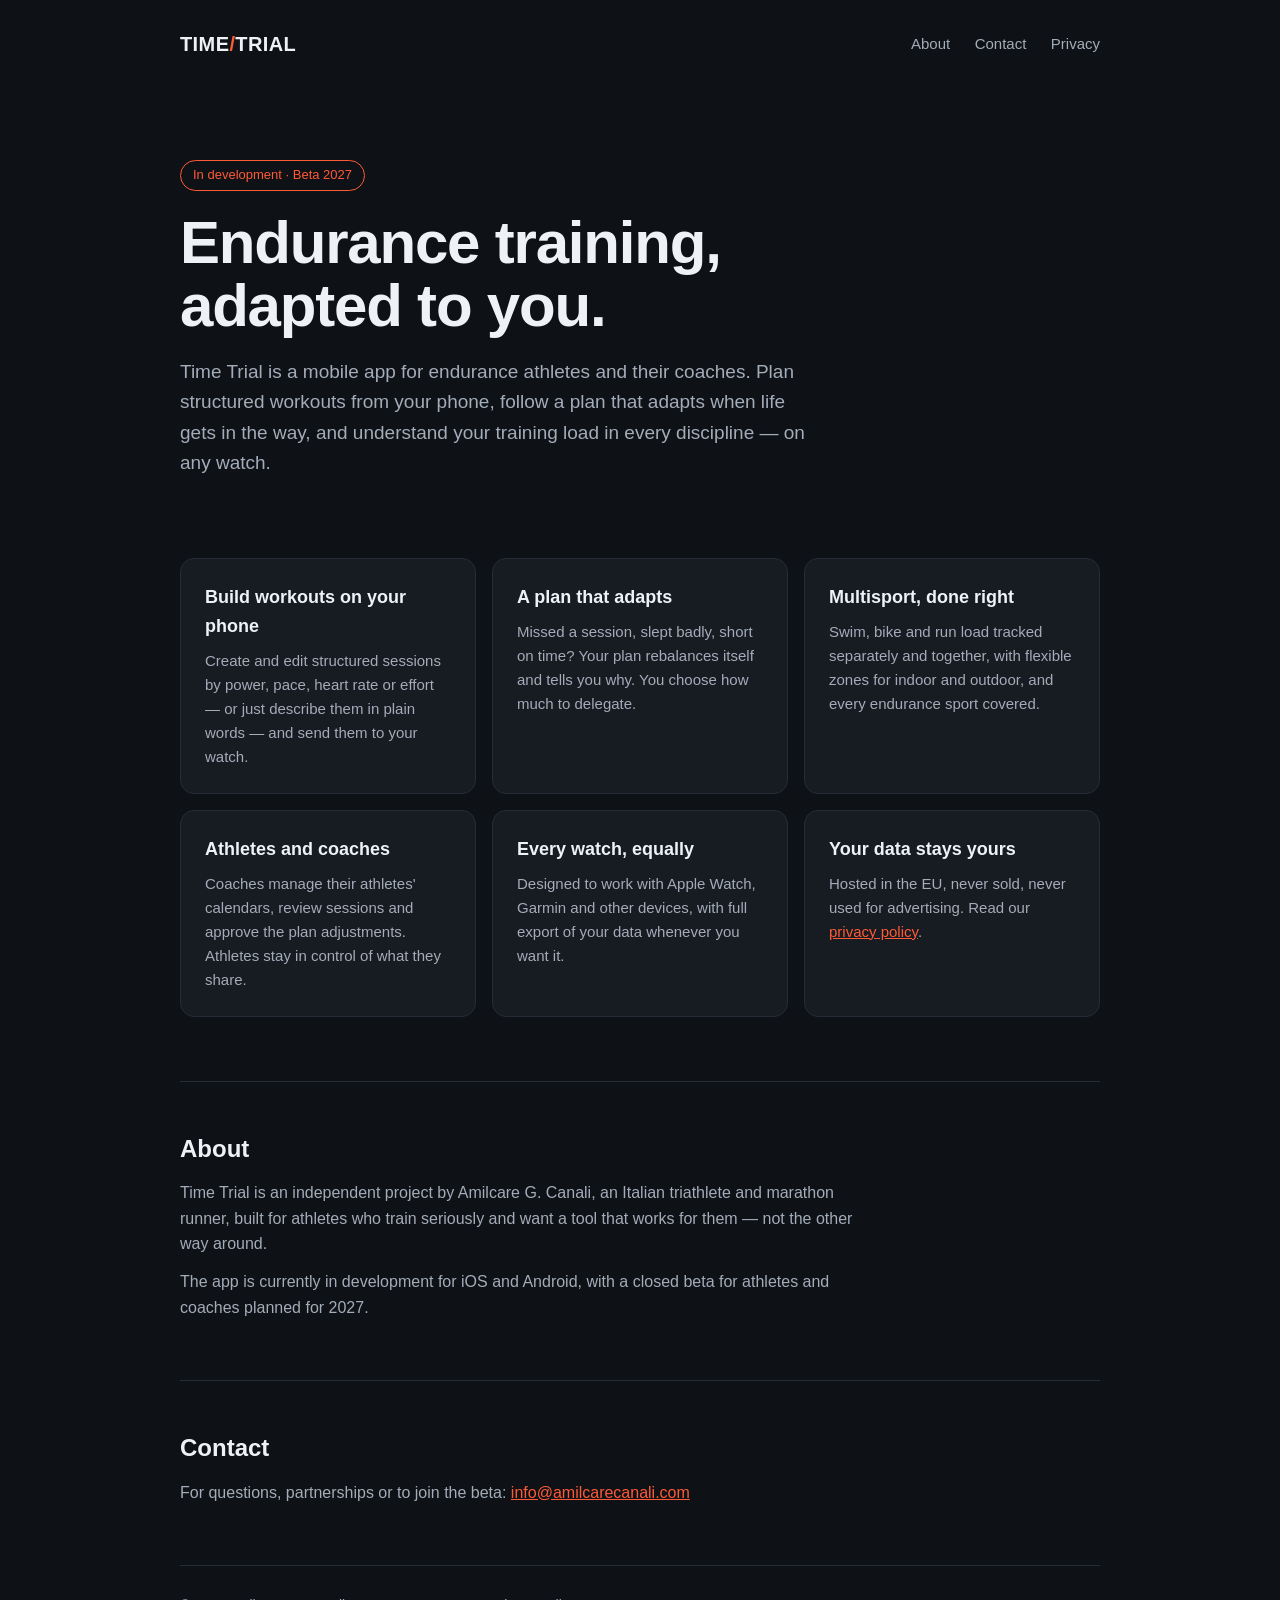
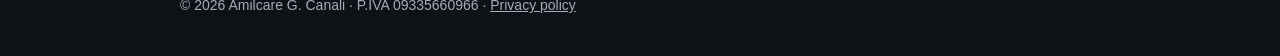
==== index.html @ 116b9e30 "Prima versione del sito" ====
<!doctype html>
<html lang="en">
<head>
<meta charset="utf-8">
<meta name="viewport" content="width=device-width, initial-scale=1">
<title>Time Trial — Endurance training, adapted to you</title>
<meta name="description" content="Time Trial is a mobile app for endurance athletes and coaches: structured workouts, adaptive training plans and multisport training load, on every watch.">
<style>
  :root {
    --bg: #0e1116;
    --surface: #171b22;
    --text: #eef1f5;
    --muted: #a3acb9;
    --accent: #ff5a36;
    --line: #262c36;
  }
  * { box-sizing: border-box; }
  body {
    margin: 0;
    background: var(--bg);
    color: var(--text);
    font-family: -apple-system, BlinkMacSystemFont, "Segoe UI", Inter, Roboto, Helvetica, Arial, sans-serif;
    line-height: 1.6;
  }
  .wrap { max-width: 960px; margin: 0 auto; padding: 0 20px; }
  header { padding: 28px 0; display: flex; justify-content: space-between; align-items: center; }
  .logo { font-weight: 800; letter-spacing: 0.02em; font-size: 20px; }
  .logo span { color: var(--accent); }
  nav a { color: var(--muted); text-decoration: none; margin-left: 20px; font-size: 15px; }
  nav a:hover { color: var(--text); }
  .hero { padding: 72px 0 56px; }
  .tag {
    display: inline-block; font-size: 13px; color: var(--accent);
    border: 1px solid var(--accent); border-radius: 999px; padding: 4px 12px; margin-bottom: 20px;
  }
  h1 { font-size: clamp(36px, 6vw, 60px); line-height: 1.05; margin: 0 0 20px; letter-spacing: -0.02em; }
  .lead { font-size: 19px; color: var(--muted); max-width: 640px; margin: 0; }
  .grid { display: grid; grid-template-columns: repeat(auto-fit, minmax(260px, 1fr)); gap: 16px; padding: 24px 0 64px; }
  .card { background: var(--surface); border: 1px solid var(--line); border-radius: 14px; padding: 24px; }
  .card h3 { margin: 0 0 8px; font-size: 18px; }
  .card p { margin: 0; color: var(--muted); font-size: 15px; }
  section.block { border-top: 1px solid var(--line); padding: 48px 0; }
  section.block h2 { margin: 0 0 12px; font-size: 24px; }
  section.block p { color: var(--muted); max-width: 680px; margin: 0 0 12px; }
  a { color: var(--accent); }
  footer { border-top: 1px solid var(--line); padding: 28px 0 40px; color: var(--muted); font-size: 14px; }
  footer a { color: var(--muted); }
</style>
</head>
<body>
  <div class="wrap">
    <header>
      <div class="logo">TIME<span>/</span>TRIAL</div>
      <nav>
        <a href="#about">About</a>
        <a href="#contact">Contact</a>
        <a href="privacy.html">Privacy</a>
      </nav>
    </header>

    <section class="hero">
      <div class="tag">In development · Beta 2027</div>
      <h1>Endurance training,<br>adapted to you.</h1>
      <p class="lead">Time Trial is a mobile app for endurance athletes and their coaches. Plan structured workouts from your phone, follow a plan that adapts when life gets in the way, and understand your training load in every discipline — on any watch.</p>
    </section>

    <div class="grid">
      <div class="card">
        <h3>Build workouts on your phone</h3>
        <p>Create and edit structured sessions by power, pace, heart rate or effort — or just describe them in plain words — and send them to your watch.</p>
      </div>
      <div class="card">
        <h3>A plan that adapts</h3>
        <p>Missed a session, slept badly, short on time? Your plan rebalances itself and tells you why. You choose how much to delegate.</p>
      </div>
      <div class="card">
        <h3>Multisport, done right</h3>
        <p>Swim, bike and run load tracked separately and together, with flexible zones for indoor and outdoor, and every endurance sport covered.</p>
      </div>
      <div class="card">
        <h3>Athletes and coaches</h3>
        <p>Coaches manage their athletes' calendars, review sessions and approve the plan adjustments. Athletes stay in control of what they share.</p>
      </div>
      <div class="card">
        <h3>Every watch, equally</h3>
        <p>Designed to work with Apple Watch, Garmin and other devices, with full export of your data whenever you want it.</p>
      </div>
      <div class="card">
        <h3>Your data stays yours</h3>
        <p>Hosted in the EU, never sold, never used for advertising. Read our <a href="privacy.html">privacy policy</a>.</p>
      </div>
    </div>

    <section class="block" id="about">
      <h2>About</h2>
      <p>Time Trial is an independent project by Amilcare G. Canali, an Italian triathlete and marathon runner, built for athletes who train seriously and want a tool that works for them — not the other way around.</p>
      <p>The app is currently in development for iOS and Android, with a closed beta for athletes and coaches planned for 2027.</p>
    </section>

    <section class="block" id="contact">
      <h2>Contact</h2>
      <p>For questions, partnerships or to join the beta: <a href="mailto:info@amilcarecanali.com">info@amilcarecanali.com</a></p>
    </section>

    <footer>
      © 2026 Amilcare G. Canali · P.IVA 09335660966 · <a href="privacy.html">Privacy policy</a>
    </footer>
  </div>
</body>
</html>
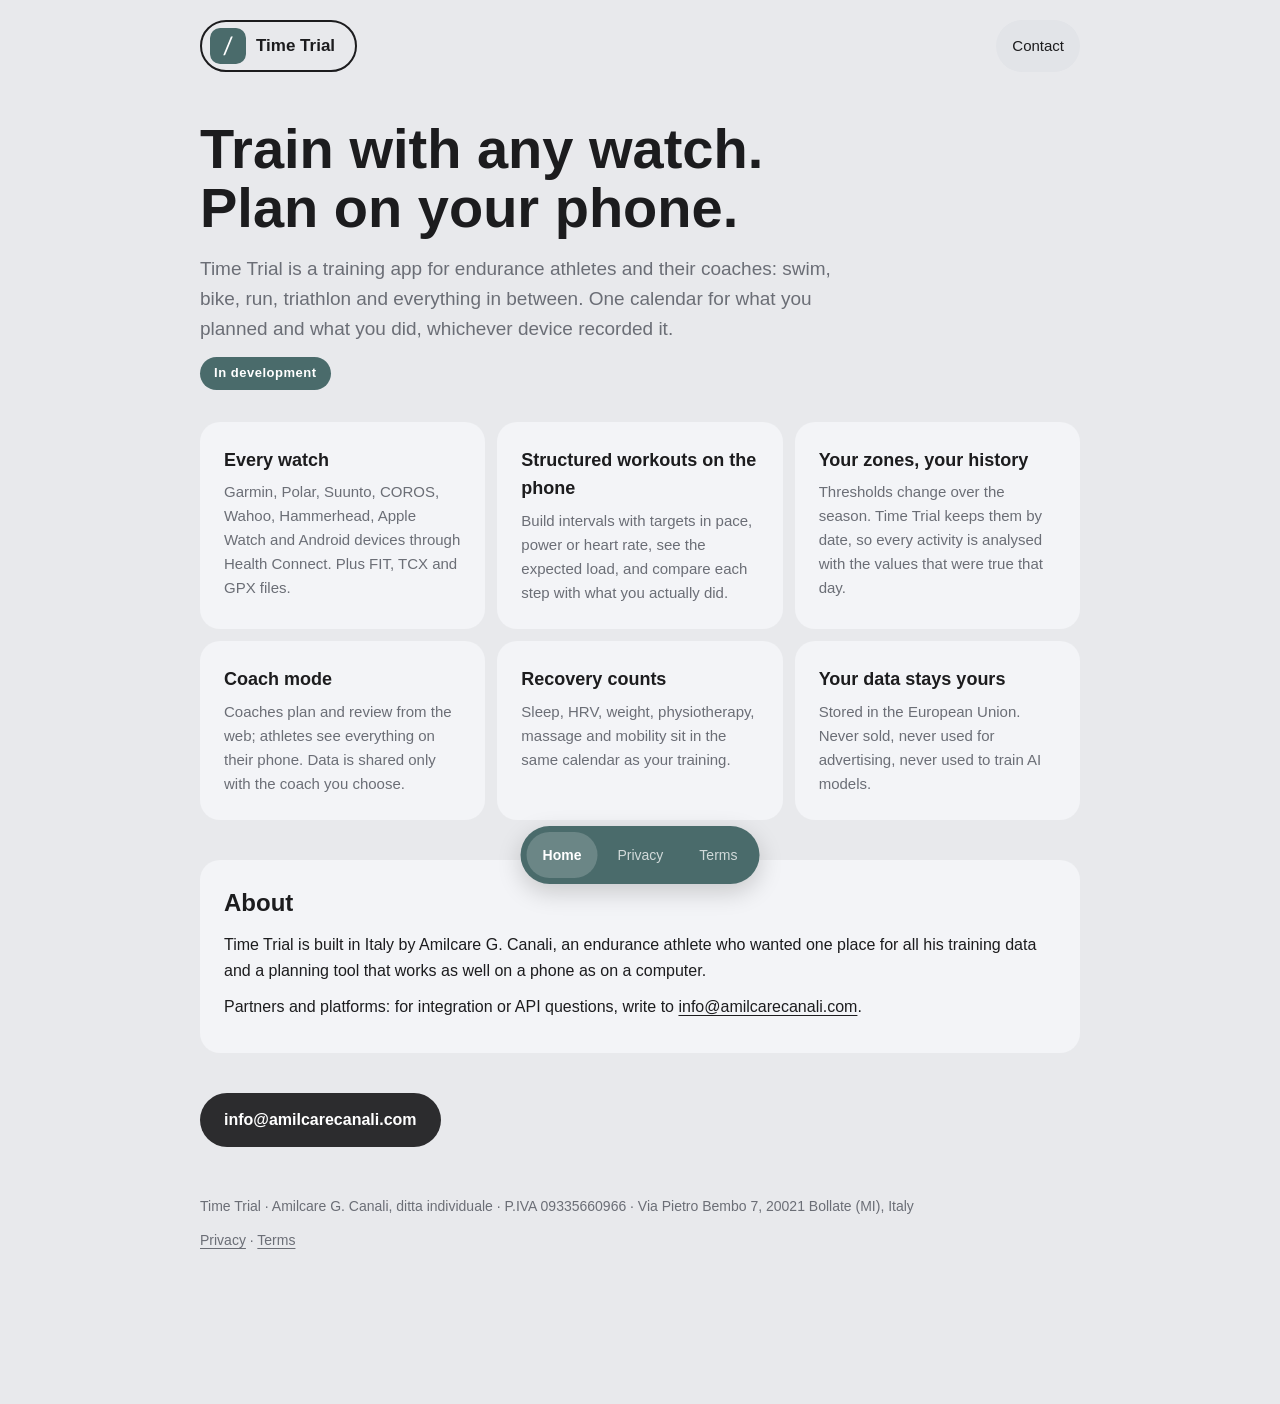
==== commit 9a2c9cdf: "Sito con lo stile dell'app, privacy, condizioni d'uso e icona" ====
--- a/index.html
+++ b/index.html
@@ -3,108 +3,57 @@
 <head>
 <meta charset="utf-8">
 <meta name="viewport" content="width=device-width, initial-scale=1">
-<title>Time Trial — Endurance training, adapted to you</title>
-<meta name="description" content="Time Trial is a mobile app for endurance athletes and coaches: structured workouts, adaptive training plans and multisport training load, on every watch.">
-<style>
-  :root {
-    --bg: #0e1116;
-    --surface: #171b22;
-    --text: #eef1f5;
-    --muted: #a3acb9;
-    --accent: #ff5a36;
-    --line: #262c36;
-  }
-  * { box-sizing: border-box; }
-  body {
-    margin: 0;
-    background: var(--bg);
-    color: var(--text);
-    font-family: -apple-system, BlinkMacSystemFont, "Segoe UI", Inter, Roboto, Helvetica, Arial, sans-serif;
-    line-height: 1.6;
-  }
-  .wrap { max-width: 960px; margin: 0 auto; padding: 0 20px; }
-  header { padding: 28px 0; display: flex; justify-content: space-between; align-items: center; }
-  .logo { font-weight: 800; letter-spacing: 0.02em; font-size: 20px; }
-  .logo span { color: var(--accent); }
-  nav a { color: var(--muted); text-decoration: none; margin-left: 20px; font-size: 15px; }
-  nav a:hover { color: var(--text); }
-  .hero { padding: 72px 0 56px; }
-  .tag {
-    display: inline-block; font-size: 13px; color: var(--accent);
-    border: 1px solid var(--accent); border-radius: 999px; padding: 4px 12px; margin-bottom: 20px;
-  }
-  h1 { font-size: clamp(36px, 6vw, 60px); line-height: 1.05; margin: 0 0 20px; letter-spacing: -0.02em; }
-  .lead { font-size: 19px; color: var(--muted); max-width: 640px; margin: 0; }
-  .grid { display: grid; grid-template-columns: repeat(auto-fit, minmax(260px, 1fr)); gap: 16px; padding: 24px 0 64px; }
-  .card { background: var(--surface); border: 1px solid var(--line); border-radius: 14px; padding: 24px; }
-  .card h3 { margin: 0 0 8px; font-size: 18px; }
-  .card p { margin: 0; color: var(--muted); font-size: 15px; }
-  section.block { border-top: 1px solid var(--line); padding: 48px 0; }
-  section.block h2 { margin: 0 0 12px; font-size: 24px; }
-  section.block p { color: var(--muted); max-width: 680px; margin: 0 0 12px; }
-  a { color: var(--accent); }
-  footer { border-top: 1px solid var(--line); padding: 28px 0 40px; color: var(--muted); font-size: 14px; }
-  footer a { color: var(--muted); }
-</style>
+<title>Time Trial</title>
+<meta name="description" content="Time Trial — training app for endurance athletes and coaches. Every watch, one calendar.">
+<meta name="theme-color" content="#E8E9EC" media="(prefers-color-scheme: light)">
+<meta name="theme-color" content="#000000" media="(prefers-color-scheme: dark)">
+<link rel="icon" href="favicon.ico" sizes="any">
+<link rel="icon" href="icon.svg" type="image/svg+xml">
+<link rel="apple-touch-icon" href="apple-touch-icon.png">
+<link rel="stylesheet" href="style.css">
 </head>
 <body>
-  <div class="wrap">
-    <header>
-      <div class="logo">TIME<span>/</span>TRIAL</div>
-      <nav>
-        <a href="#about">About</a>
-        <a href="#contact">Contact</a>
-        <a href="privacy.html">Privacy</a>
-      </nav>
-    </header>
+<div class="wrap">
+  <header class="top">
+    <a class="pill" href="index.html"><img src="icon.svg" alt="">Time Trial</a>
+    <span class="spacer"></span>
+    <a class="circle" href="mailto:info@amilcarecanali.com">Contact</a>
+  </header>
 
-    <section class="hero">
-      <div class="tag">In development · Beta 2027</div>
-      <h1>Endurance training,<br>adapted to you.</h1>
-      <p class="lead">Time Trial is a mobile app for endurance athletes and their coaches. Plan structured workouts from your phone, follow a plan that adapts when life gets in the way, and understand your training load in every discipline — on any watch.</p>
-    </section>
+  <h1>Train with any watch.<br>Plan on your phone.</h1>
+  <p class="lead">Time Trial is a training app for endurance athletes and their coaches: swim, bike, run, triathlon and everything in between. One calendar for what you planned and what you did, whichever device recorded it.</p>
+  <p><span class="tag">In development</span></p>
 
-    <div class="grid">
-      <div class="card">
-        <h3>Build workouts on your phone</h3>
-        <p>Create and edit structured sessions by power, pace, heart rate or effort — or just describe them in plain words — and send them to your watch.</p>
-      </div>
-      <div class="card">
-        <h3>A plan that adapts</h3>
-        <p>Missed a session, slept badly, short on time? Your plan rebalances itself and tells you why. You choose how much to delegate.</p>
-      </div>
-      <div class="card">
-        <h3>Multisport, done right</h3>
-        <p>Swim, bike and run load tracked separately and together, with flexible zones for indoor and outdoor, and every endurance sport covered.</p>
-      </div>
-      <div class="card">
-        <h3>Athletes and coaches</h3>
-        <p>Coaches manage their athletes' calendars, review sessions and approve the plan adjustments. Athletes stay in control of what they share.</p>
-      </div>
-      <div class="card">
-        <h3>Every watch, equally</h3>
-        <p>Designed to work with Apple Watch, Garmin and other devices, with full export of your data whenever you want it.</p>
-      </div>
-      <div class="card">
-        <h3>Your data stays yours</h3>
-        <p>Hosted in the EU, never sold, never used for advertising. Read our <a href="privacy.html">privacy policy</a>.</p>
-      </div>
+  <div class="grid">
+    <div class="card"><h3>Every watch</h3><p>Garmin, Polar, Suunto, COROS, Wahoo, Hammerhead, Apple Watch and Android devices through Health Connect. Plus FIT, TCX and GPX files.</p></div>
+    <div class="card"><h3>Structured workouts on the phone</h3><p>Build intervals with targets in pace, power or heart rate, see the expected load, and compare each step with what you actually did.</p></div>
+    <div class="card"><h3>Your zones, your history</h3><p>Thresholds change over the season. Time Trial keeps them by date, so every activity is analysed with the values that were true that day.</p></div>
+    <div class="card"><h3>Coach mode</h3><p>Coaches plan and review from the web; athletes see everything on their phone. Data is shared only with the coach you choose.</p></div>
+    <div class="card"><h3>Recovery counts</h3><p>Sleep, HRV, weight, physiotherapy, massage and mobility sit in the same calendar as your training.</p></div>
+    <div class="card"><h3>Your data stays yours</h3><p>Stored in the European Union. Never sold, never used for advertising, never used to train AI models.</p></div>
+  </div>
+
+  <section class="block" id="about">
+    <div class="card">
+      <h2>About</h2>
+      <p>Time Trial is built in Italy by Amilcare G. Canali, an endurance athlete who wanted one place for all his training data and a planning tool that works as well on a phone as on a computer.</p>
+      <p class="muted">Partners and platforms: for integration or API questions, write to <a href="mailto:info@amilcarecanali.com">info@amilcarecanali.com</a>.</p>
     </div>
+  </section>
 
-    <section class="block" id="about">
-      <h2>About</h2>
-      <p>Time Trial is an independent project by Amilcare G. Canali, an Italian triathlete and marathon runner, built for athletes who train seriously and want a tool that works for them — not the other way around.</p>
-      <p>The app is currently in development for iOS and Android, with a closed beta for athletes and coaches planned for 2027.</p>
-    </section>
+  <section class="block" id="contact">
+    <a class="button" href="mailto:info@amilcarecanali.com">info@amilcarecanali.com</a>
+  </section>
 
-    <section class="block" id="contact">
-      <h2>Contact</h2>
-      <p>For questions, partnerships or to join the beta: <a href="mailto:info@amilcarecanali.com">info@amilcarecanali.com</a></p>
-    </section>
-
-    <footer>
-      © 2026 Amilcare G. Canali · P.IVA 09335660966 · <a href="privacy.html">Privacy policy</a>
-    </footer>
-  </div>
+  <footer>
+    <p>Time Trial · Amilcare G. Canali, ditta individuale · P.IVA 09335660966 · Via Pietro Bembo 7, 20021 Bollate (MI), Italy</p>
+    <p><a href="privacy.html">Privacy</a> · <a href="terms.html">Terms</a></p>
+  </footer>
+</div>
+<nav class="dock" aria-label="Site">
+  <a href="index.html" aria-current="page">Home</a>
+  <a href="privacy.html">Privacy</a>
+  <a href="terms.html">Terms</a>
+</nav>
 </body>
 </html>
--- a/style.css
+++ b/style.css
@@ -0,0 +1,117 @@
+/* Time Trial — stile del sito, uguale all'app (lib/core/theme/app_theme.dart).
+   Sfondo grigio freddo, schede chiare con angoli da 20, antracite per i
+   pulsanti, verde-ardesia per la barra a pillola. Modalità scura automatica.
+   Font: quelli di sistema (San Francisco su Apple, Roboto su Android). */
+:root {
+  --bg: #E8E9EC;
+  --card: #F3F4F7;
+  --card-high: #E2E4E8;
+  --text: #1C1C1E;
+  --muted: #6B6E76;
+  --primary: #2C2C2E;
+  --on-primary: #FFFFFF;
+  --slate: #4A6B6B;
+  --on-slate: #FFFFFF;
+  --line: #DCDEE3;
+  --radius: 20px;
+}
+@media (prefers-color-scheme: dark) {
+  :root {
+    --bg: #000000;
+    --card: #1C1C1E;
+    --card-high: #2C2C2E;
+    --text: #F2F2F7;
+    --muted: #A1A1AA;
+    --primary: #F2F2F7;
+    --on-primary: #1C1C1E;
+    --slate: #3E5C5C;
+    --line: #38383A;
+  }
+}
+* { box-sizing: border-box; }
+html { -webkit-text-size-adjust: 100%; }
+body {
+  margin: 0;
+  background: var(--bg);
+  color: var(--text);
+  font-family: -apple-system, BlinkMacSystemFont, "SF Pro Text", Roboto, "Segoe UI", Helvetica, Arial, sans-serif;
+  line-height: 1.6;
+  letter-spacing: 0;
+  font-feature-settings: "tnum";
+}
+.wrap { max-width: 920px; margin: 0 auto; padding: 0 20px 140px; }
+.wrap.narrow { max-width: 760px; }
+
+/* Intestazione a pillola, come nelle schede dell'app */
+header.top { display: flex; align-items: center; gap: 10px; padding: 20px 0 8px; }
+.pill {
+  display: inline-flex; align-items: center; gap: 10px;
+  height: 52px; padding: 0 20px 0 8px;
+  border: 2px solid var(--text); border-radius: 999px;
+  color: var(--text); text-decoration: none; font-weight: 600; font-size: 17px;
+}
+.pill img { width: 36px; height: 36px; border-radius: 10px; }
+.circle {
+  display: inline-flex; align-items: center; justify-content: center;
+  min-width: 52px; height: 52px; padding: 0 16px; border-radius: 999px;
+  background: var(--card-high); color: var(--text); text-decoration: none; font-size: 15px;
+}
+.spacer { flex: 1; }
+
+h1 { font-size: clamp(34px, 6vw, 56px); line-height: 1.05; font-weight: 700; margin: 40px 0 16px; }
+h2 { font-size: 24px; font-weight: 700; margin: 0 0 10px; }
+h3 { font-size: 18px; font-weight: 700; margin: 0 0 6px; }
+p { margin: 0 0 12px; }
+.lead { font-size: 19px; color: var(--muted); max-width: 640px; }
+.muted { color: var(--muted); }
+a { color: var(--text); text-underline-offset: 3px; }
+
+.tag {
+  display: inline-block; font-size: 13px; font-weight: 600; letter-spacing: 0.04em;
+  color: var(--on-slate); background: var(--slate); border-radius: 999px; padding: 6px 14px;
+}
+
+/* Schede */
+.grid { display: grid; grid-template-columns: repeat(auto-fit, minmax(260px, 1fr)); gap: 12px; margin: 32px 0; }
+.card { background: var(--card); border-radius: var(--radius); padding: 24px; }
+.card p { color: var(--muted); font-size: 15px; margin: 0; }
+section.block { margin: 40px 0; }
+section.block .card p { color: var(--text); font-size: 16px; margin-bottom: 10px; }
+
+.button {
+  display: inline-block; background: var(--primary); color: var(--on-primary);
+  border-radius: 999px; padding: 14px 24px; text-decoration: none; font-weight: 600;
+}
+
+/* Testi legali */
+.legal .card { margin: 0 0 12px; }
+.legal h2 { font-size: 19px; margin-top: 0; }
+.legal .card p, .legal li { color: var(--text); font-size: 16px; margin: 0 0 10px; }
+.legal li { margin-bottom: 4px; }
+.legal .card p:last-child { margin-bottom: 0; }
+.legal section + section { margin-top: 64px; }
+.legal ul { padding-left: 22px; margin: 0 0 12px; }
+.updated { color: var(--muted); margin: 0 0 24px; }
+.legal table { width: 100%; border-collapse: collapse; font-size: 15px; }
+.legal th, .legal td { text-align: left; padding: 10px 8px; border-bottom: 1px solid var(--line); vertical-align: top; }
+.legal th { color: var(--muted); font-weight: 600; }
+.lang { display: flex; gap: 8px; }
+
+/* Barra galleggiante in basso, come la barra delle schede dell'app */
+nav.dock {
+  position: fixed; left: 50%; bottom: 16px; transform: translateX(-50%);
+  display: flex; gap: 4px; padding: 6px;
+  background: var(--slate); border-radius: 34px;
+  box-shadow: 0 8px 24px rgba(0,0,0,0.18);
+  max-width: calc(100% - 32px);
+}
+nav.dock a {
+  color: rgba(255,255,255,0.75); text-decoration: none; font-size: 14px;
+  padding: 12px 16px; border-radius: 28px; white-space: nowrap; min-height: 44px;
+  display: inline-flex; align-items: center;
+}
+nav.dock a[aria-current="page"] { color: #fff; font-weight: 700; background: rgba(255,255,255,0.18); }
+
+footer { margin-top: 48px; color: var(--muted); font-size: 14px; }
+footer a { color: var(--muted); }
+@media (max-width: 480px) { nav.dock a { padding: 12px 12px; font-size: 13px; } }
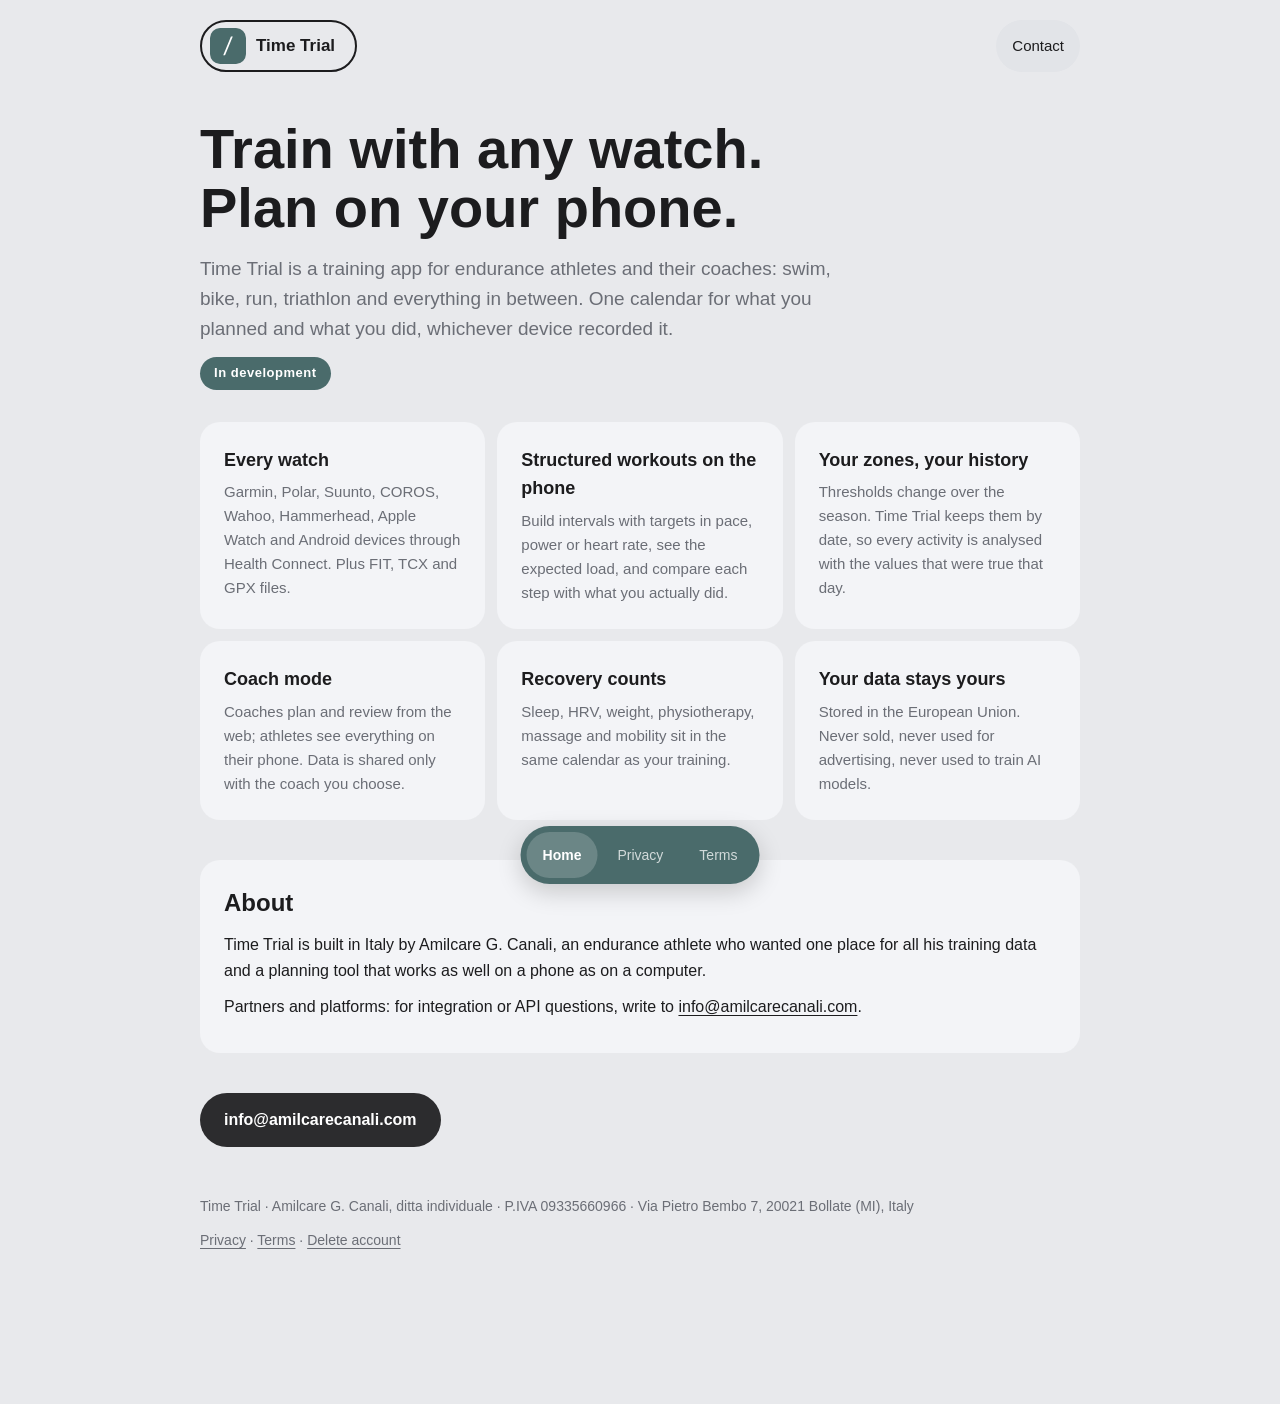
==== commit 3ef54006: "Pagina eliminazione account" ====
--- a/index.html
+++ b/index.html
@@ -47,7 +47,7 @@
 
   <footer>
     <p>Time Trial · Amilcare G. Canali, ditta individuale · P.IVA 09335660966 · Via Pietro Bembo 7, 20021 Bollate (MI), Italy</p>
-    <p><a href="privacy.html">Privacy</a> · <a href="terms.html">Terms</a></p>
+    <p><a href="privacy.html">Privacy</a> · <a href="terms.html">Terms</a> · <a href="delete-account.html">Delete account</a></p>
   </footer>
 </div>
 <nav class="dock" aria-label="Site">
--- a/style.css
+++ b/style.css
@@ -90,7 +90,7 @@
 .legal li { margin-bottom: 4px; }
 .legal .card p:last-child { margin-bottom: 0; }
 .legal section + section { margin-top: 64px; }
-.legal ul { padding-left: 22px; margin: 0 0 12px; }
+.legal ul, .legal ol { padding-left: 22px; margin: 0 0 12px; }
 .updated { color: var(--muted); margin: 0 0 24px; }
 .legal table { width: 100%; border-collapse: collapse; font-size: 15px; }
 .legal th, .legal td { text-align: left; padding: 10px 8px; border-bottom: 1px solid var(--line); vertical-align: top; }
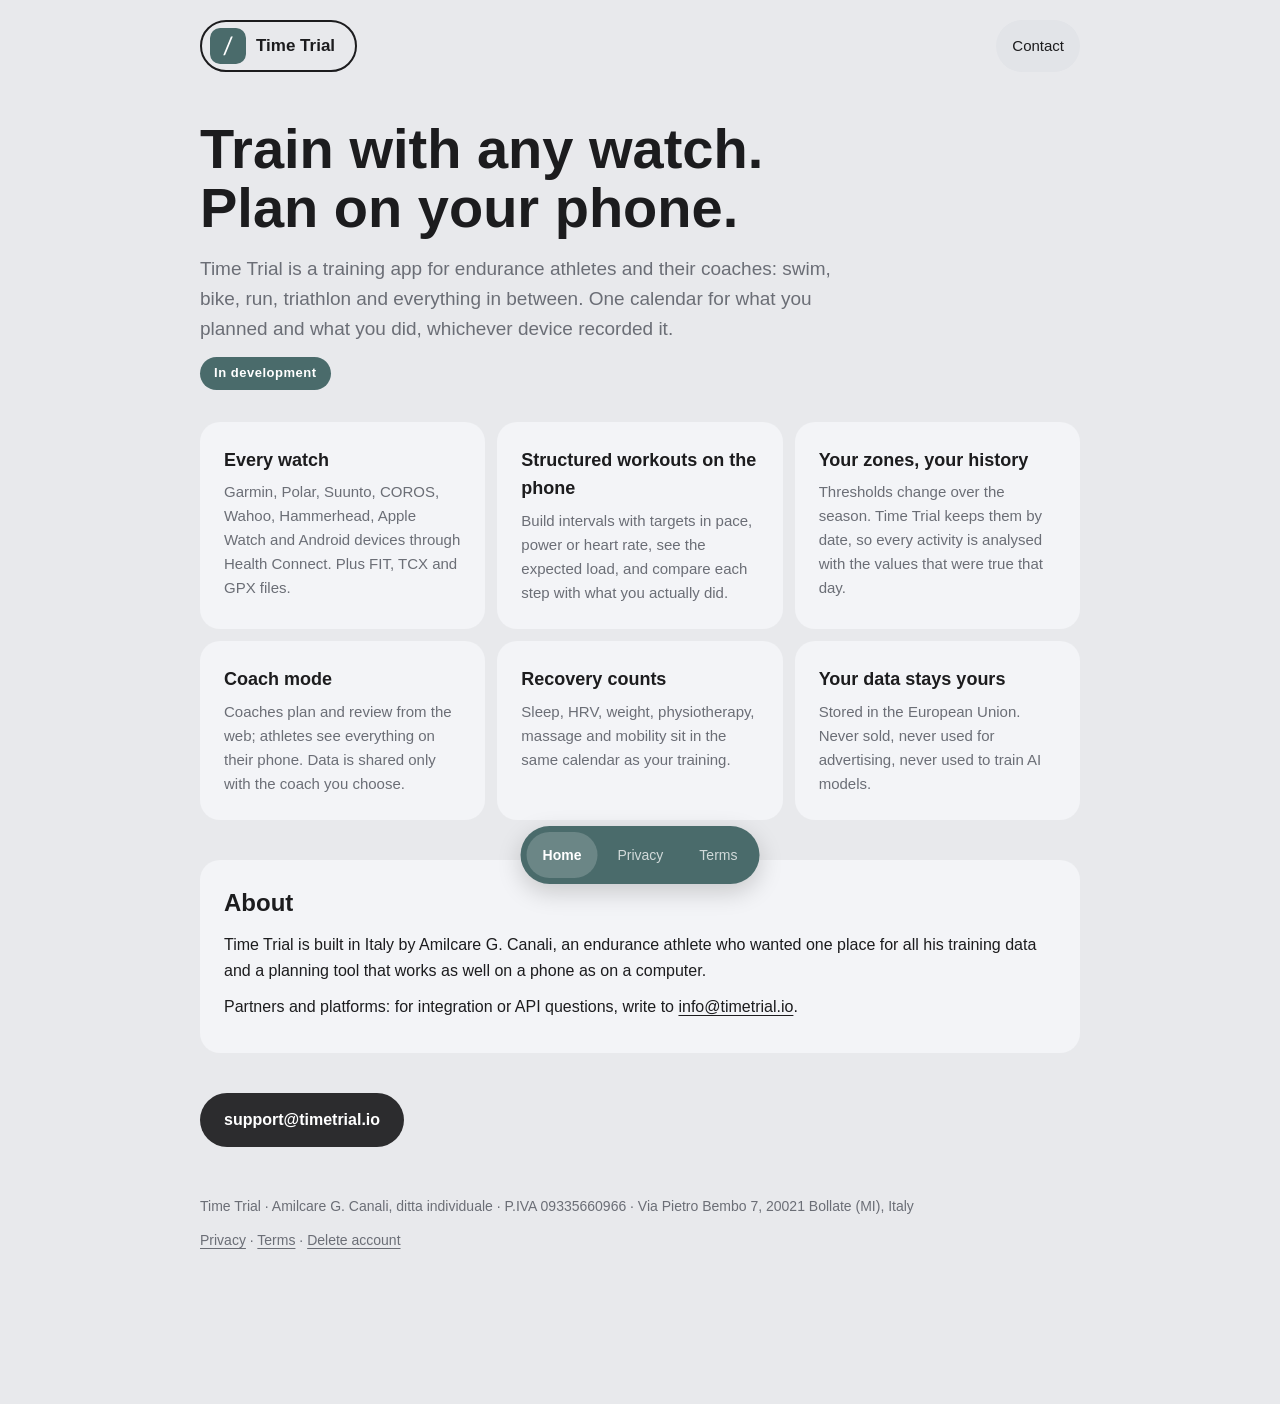
==== commit 2a2f9018: "Email su timetrial.io" ====
--- a/index.html
+++ b/index.html
@@ -17,7 +17,7 @@
   <header class="top">
     <a class="pill" href="index.html"><img src="icon.svg" alt="">Time Trial</a>
     <span class="spacer"></span>
-    <a class="circle" href="mailto:info@amilcarecanali.com">Contact</a>
+    <a class="circle" href="mailto:support@timetrial.io">Contact</a>
   </header>
 
   <h1>Train with any watch.<br>Plan on your phone.</h1>
@@ -37,12 +37,12 @@
     <div class="card">
       <h2>About</h2>
       <p>Time Trial is built in Italy by Amilcare G. Canali, an endurance athlete who wanted one place for all his training data and a planning tool that works as well on a phone as on a computer.</p>
-      <p class="muted">Partners and platforms: for integration or API questions, write to <a href="mailto:info@amilcarecanali.com">info@amilcarecanali.com</a>.</p>
+      <p class="muted">Partners and platforms: for integration or API questions, write to <a href="mailto:info@timetrial.io">info@timetrial.io</a>.</p>
     </div>
   </section>
 
   <section class="block" id="contact">
-    <a class="button" href="mailto:info@amilcarecanali.com">info@amilcarecanali.com</a>
+    <a class="button" href="mailto:support@timetrial.io">support@timetrial.io</a>
   </section>
 
   <footer>
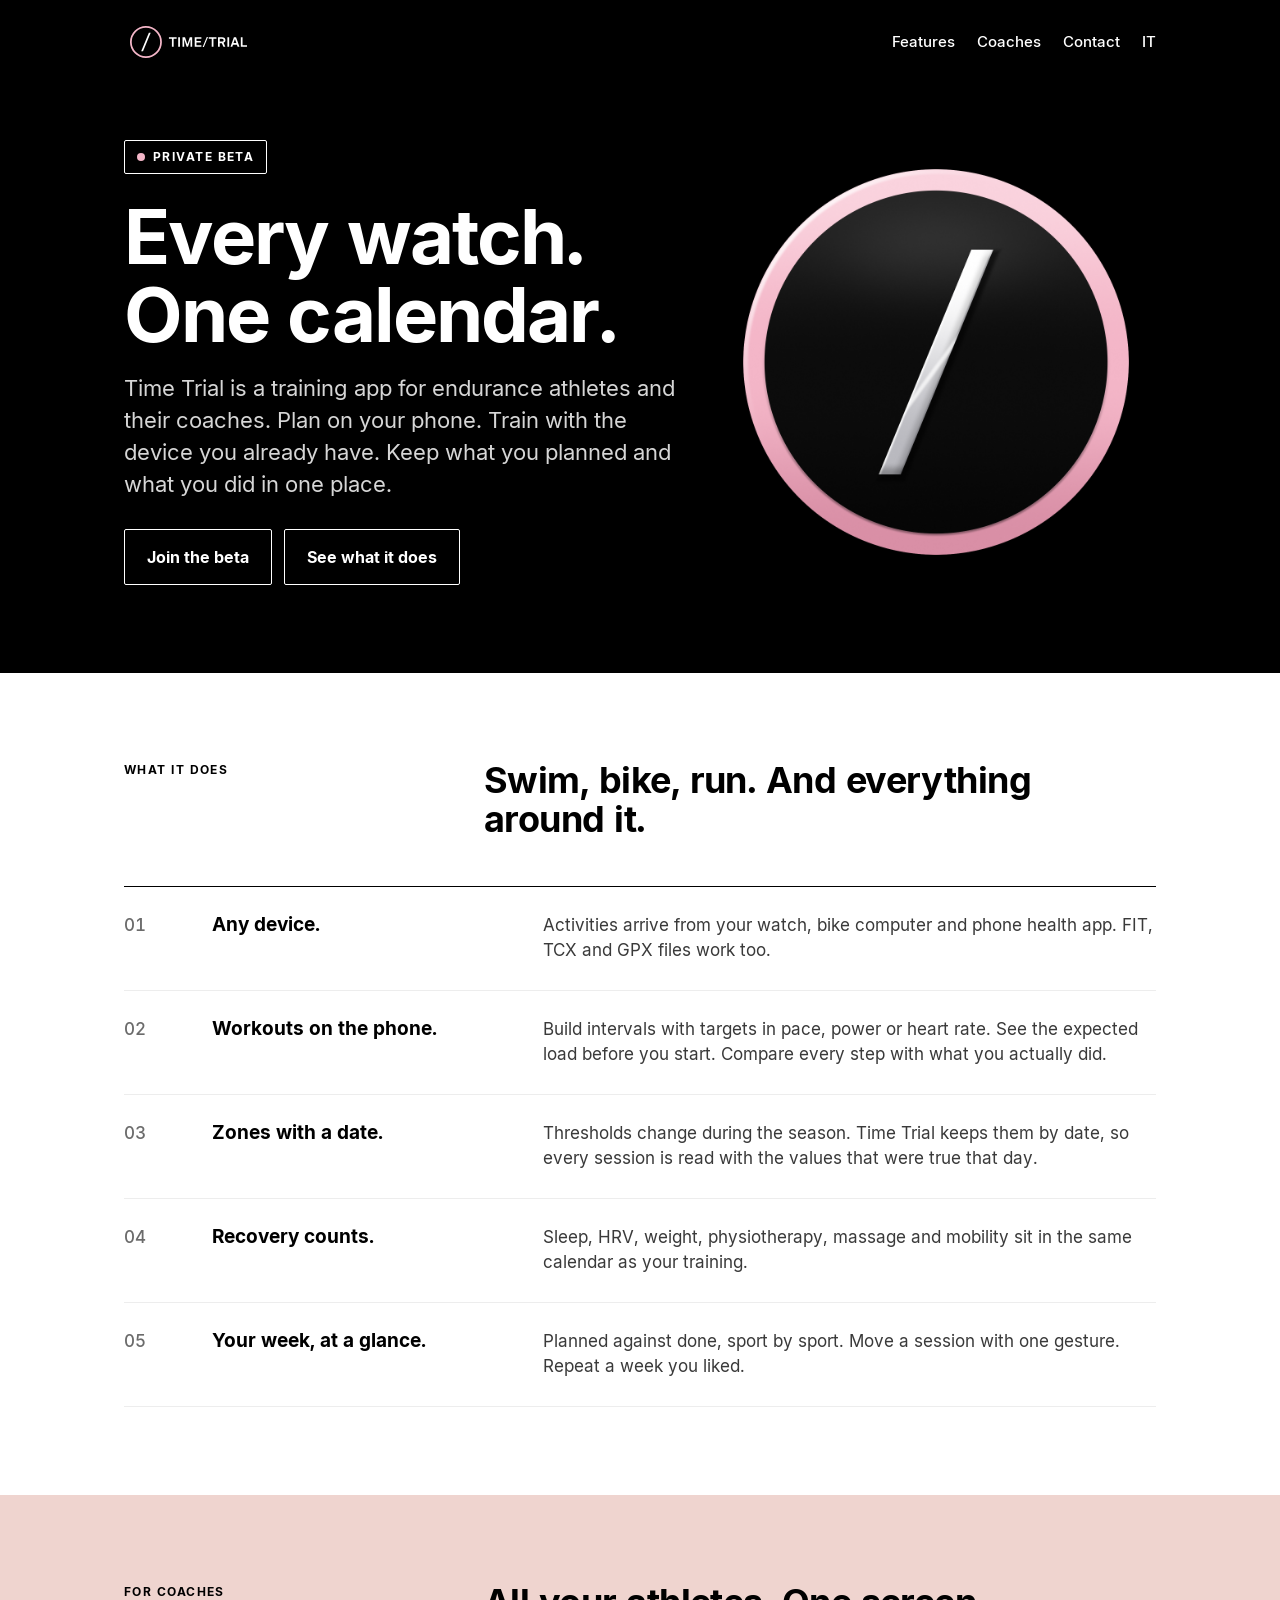
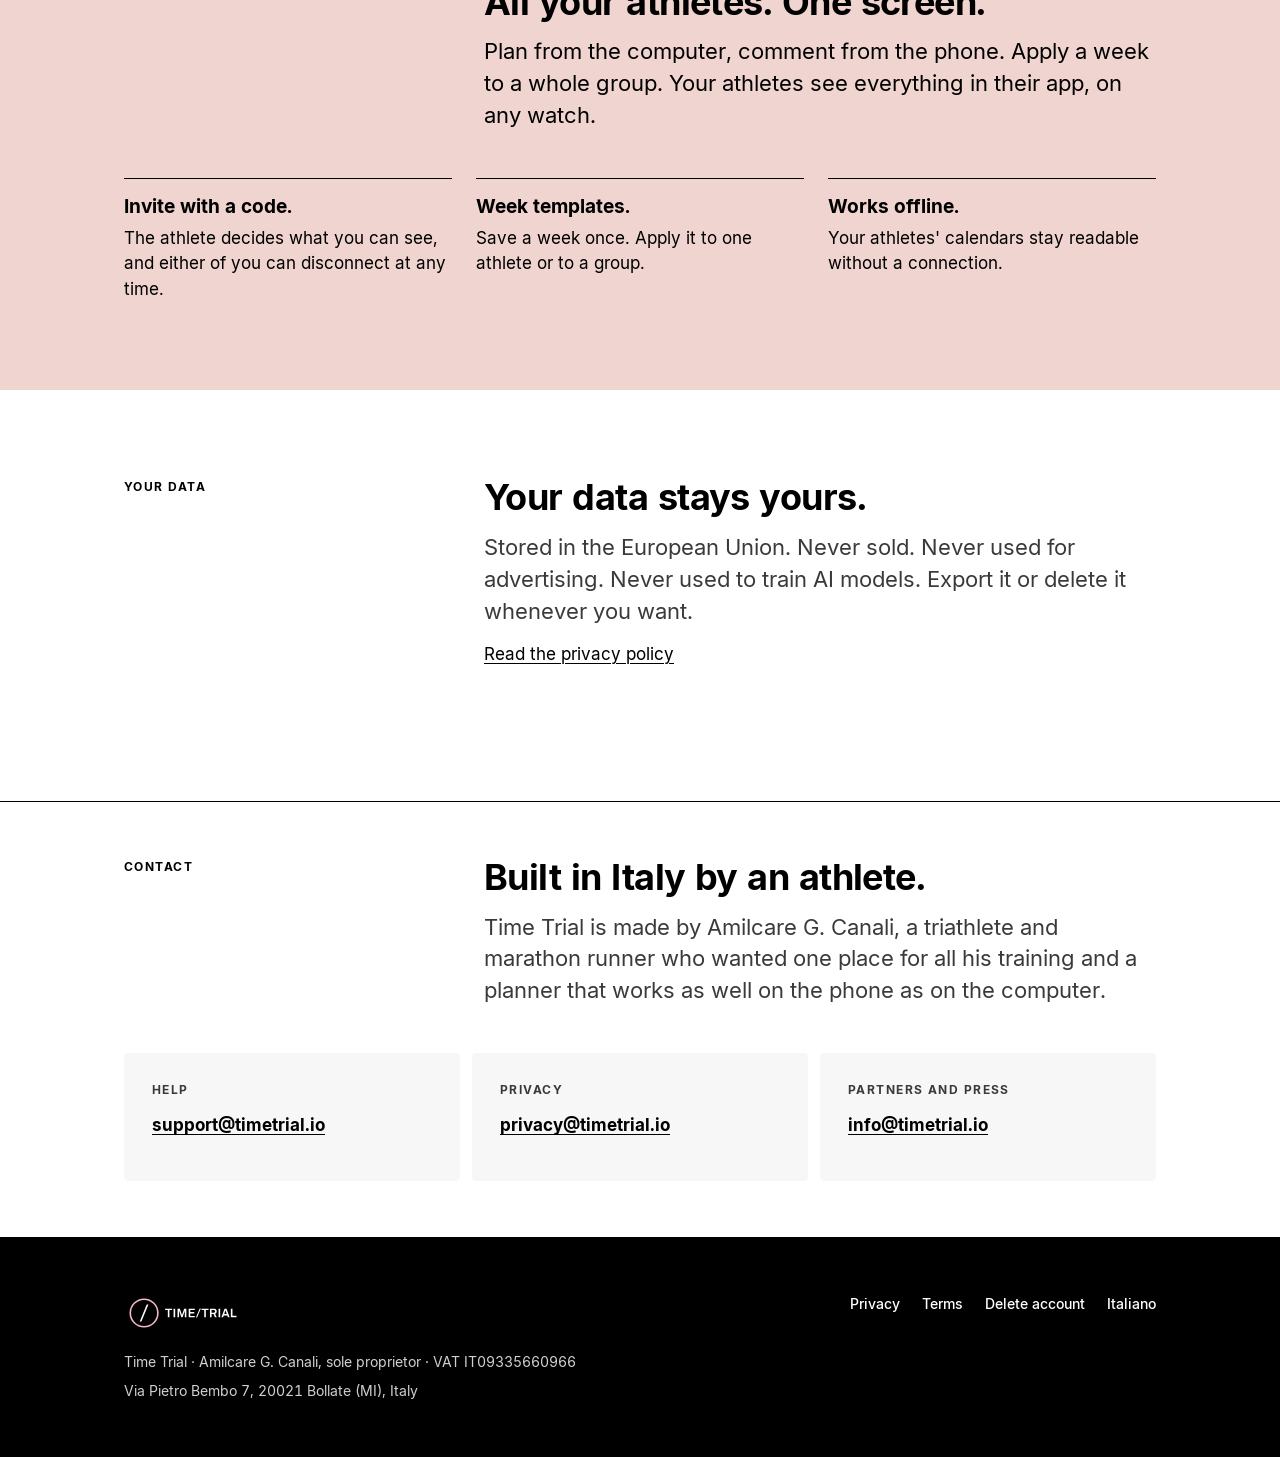
==== commit 4f341b03: "Sito con la nuova identità di marca: home EN e IT, sigillo, Inter, Infomaniak nell'informativa Co-Au" ====
--- a/index.html
+++ b/index.html
@@ -3,57 +3,128 @@
 <head>
 <meta charset="utf-8">
 <meta name="viewport" content="width=device-width, initial-scale=1">
-<title>Time Trial</title>
-<meta name="description" content="Time Trial — training app for endurance athletes and coaches. Every watch, one calendar.">
-<meta name="theme-color" content="#E8E9EC" media="(prefers-color-scheme: light)">
-<meta name="theme-color" content="#000000" media="(prefers-color-scheme: dark)">
+<title>Time Trial · Every watch. One calendar.</title>
+<meta name="description" content="Time Trial is a training app for endurance athletes and their coaches. Plan on your phone, train with the watch you already have, keep everything in one calendar.">
+<meta name="theme-color" content="#000000">
 <link rel="icon" href="favicon.ico" sizes="any">
 <link rel="icon" href="icon.svg" type="image/svg+xml">
 <link rel="apple-touch-icon" href="apple-touch-icon.png">
+<link rel="alternate" hreflang="en" href="https://timetrial.io/">
+<link rel="alternate" hreflang="it" href="https://timetrial.io/it.html">
+<meta property="og:type" content="website">
+<meta property="og:title" content="Time Trial · Every watch. One calendar.">
+<meta property="og:description" content="A training app for endurance athletes and their coaches.">
+<meta property="og:url" content="https://timetrial.io/">
+<meta property="og:image" content="https://timetrial.io/img/anteprima.png">
+<meta name="twitter:card" content="summary_large_image">
+<link rel="preload" href="fonts/Inter-Bold.woff2" as="font" type="font/woff2" crossorigin>
 <link rel="stylesheet" href="style.css">
 </head>
 <body>
-<div class="wrap">
+<a class="skip" href="#main">Skip to content</a>
+
+<div class="hero">
   <header class="top">
-    <a class="pill" href="index.html"><img src="icon.svg" alt="">Time Trial</a>
+    <a class="brand" href="index.html" aria-label="Time Trial, home"><img src="img/logo-negativo.svg" alt="Time Trial" width="125" height="34"></a>
     <span class="spacer"></span>
-    <a class="circle" href="mailto:support@timetrial.io">Contact</a>
+    <nav class="links" aria-label="Site">
+      <a class="opt" href="#features">Features</a>
+      <a class="opt" href="#coaches">Coaches</a>
+      <a href="#contact">Contact</a>
+      <a href="it.html" hreflang="it" lang="it">IT</a>
+    </nav>
   </header>
+  <div class="wrap" id="main">
+    <div>
+      <span class="tag">Private beta</span>
+      <h1>Every watch.<br>One calendar.</h1>
+      <p class="lead">Time Trial is a training app for endurance athletes and their coaches. Plan on your phone. Train with the device you already have. Keep what you planned and what you did in one place.</p>
+      <div class="actions">
+        <a class="button ghost" href="mailto:support@timetrial.io?subject=Time%20Trial%20beta">Join the beta</a>
+        <a class="button ghost" href="#features">See what it does</a>
+      </div>
+    </div>
+    <img class="seal" src="img/sigillo-vetro.png" alt="" width="512" height="512">
+  </div>
+</div>
 
-  <h1>Train with any watch.<br>Plan on your phone.</h1>
-  <p class="lead">Time Trial is a training app for endurance athletes and their coaches: swim, bike, run, triathlon and everything in between. One calendar for what you planned and what you did, whichever device recorded it.</p>
-  <p><span class="tag">In development</span></p>
+<section class="section" id="features" aria-labelledby="features-title">
+  <div class="wrap">
+    <div class="section-head">
+      <p class="label">What it does</p>
+      <h2 id="features-title">Swim, bike, run. And everything around it.</h2>
+    </div>
+    <ol class="rows">
+      <li><span class="num">01</span><h3>Any device.</h3><p>Activities arrive from your watch, bike computer and phone health app. FIT, TCX and GPX files work too.</p></li>
+      <li><span class="num">02</span><h3>Workouts on the phone.</h3><p>Build intervals with targets in pace, power or heart rate. See the expected load before you start. Compare every step with what you actually did.</p></li>
+      <li><span class="num">03</span><h3>Zones with a date.</h3><p>Thresholds change during the season. Time Trial keeps them by date, so every session is read with the values that were true that day.</p></li>
+      <li><span class="num">04</span><h3>Recovery counts.</h3><p>Sleep, HRV, weight, physiotherapy, massage and mobility sit in the same calendar as your training.</p></li>
+      <li><span class="num">05</span><h3>Your week, at a glance.</h3><p>Planned against done, sport by sport. Move a session with one gesture. Repeat a week you liked.</p></li>
+    </ol>
+  </div>
+</section>
 
-  <div class="grid">
-    <div class="card"><h3>Every watch</h3><p>Garmin, Polar, Suunto, COROS, Wahoo, Hammerhead, Apple Watch and Android devices through Health Connect. Plus FIT, TCX and GPX files.</p></div>
-    <div class="card"><h3>Structured workouts on the phone</h3><p>Build intervals with targets in pace, power or heart rate, see the expected load, and compare each step with what you actually did.</p></div>
-    <div class="card"><h3>Your zones, your history</h3><p>Thresholds change over the season. Time Trial keeps them by date, so every activity is analysed with the values that were true that day.</p></div>
-    <div class="card"><h3>Coach mode</h3><p>Coaches plan and review from the web; athletes see everything on their phone. Data is shared only with the coach you choose.</p></div>
-    <div class="card"><h3>Recovery counts</h3><p>Sleep, HRV, weight, physiotherapy, massage and mobility sit in the same calendar as your training.</p></div>
-    <div class="card"><h3>Your data stays yours</h3><p>Stored in the European Union. Never sold, never used for advertising, never used to train AI models.</p></div>
+<section class="section band-cipria" id="coaches" aria-labelledby="coaches-title">
+  <div class="wrap">
+    <div class="section-head">
+      <p class="label">For coaches</p>
+      <div>
+        <h2 id="coaches-title">All your athletes. One screen.</h2>
+        <p class="lead">Plan from the computer, comment from the phone. Apply a week to a whole group. Your athletes see everything in their app, on any watch.</p>
+      </div>
+    </div>
+    <div class="pillars">
+      <div><h3>Invite with a code.</h3><p>The athlete decides what you can see, and either of you can disconnect at any time.</p></div>
+      <div><h3>Week templates.</h3><p>Save a week once. Apply it to one athlete or to a group.</p></div>
+      <div><h3>Works offline.</h3><p>Your athletes' calendars stay readable without a connection.</p></div>
+    </div>
   </div>
+</section>
 
-  <section class="block" id="about">
-    <div class="card">
-      <h2>About</h2>
-      <p>Time Trial is built in Italy by Amilcare G. Canali, an endurance athlete who wanted one place for all his training data and a planning tool that works as well on a phone as on a computer.</p>
-      <p class="muted">Partners and platforms: for integration or API questions, write to <a href="mailto:info@timetrial.io">info@timetrial.io</a>.</p>
+<section class="section" aria-labelledby="data-title">
+  <div class="wrap">
+    <div class="section-head">
+      <p class="label">Your data</p>
+      <div>
+        <h2 id="data-title">Your data stays yours.</h2>
+        <p class="lead">Stored in the European Union. Never sold. Never used for advertising. Never used to train AI models. Export it or delete it whenever you want.</p>
+        <p><a href="privacy.html">Read the privacy policy</a></p>
+      </div>
     </div>
-  </section>
+  </div>
+</section>
 
-  <section class="block" id="contact">
-    <a class="button" href="mailto:support@timetrial.io">support@timetrial.io</a>
-  </section>
+<section class="section tight" id="contact" aria-labelledby="contact-title" style="border-top:1px solid #000">
+  <div class="wrap">
+    <div class="section-head">
+      <p class="label">Contact</p>
+      <div>
+        <h2 id="contact-title">Built in Italy by an athlete.</h2>
+        <p class="lead">Time Trial is made by Amilcare G. Canali, a triathlete and marathon runner who wanted one place for all his training and a planner that works as well on the phone as on the computer.</p>
+      </div>
+    </div>
+    <div class="contact-list">
+      <div class="card"><p class="label">Help</p><p><a href="mailto:support@timetrial.io">support@timetrial.io</a></p></div>
+      <div class="card"><p class="label">Privacy</p><p><a href="mailto:privacy@timetrial.io">privacy@timetrial.io</a></p></div>
+      <div class="card"><p class="label">Partners and press</p><p><a href="mailto:info@timetrial.io">info@timetrial.io</a></p></div>
+    </div>
+  </div>
+</section>
 
-  <footer>
-    <p>Time Trial · Amilcare G. Canali, ditta individuale · P.IVA 09335660966 · Via Pietro Bembo 7, 20021 Bollate (MI), Italy</p>
-    <p><a href="privacy.html">Privacy</a> · <a href="terms.html">Terms</a> · <a href="delete-account.html">Delete account</a></p>
-  </footer>
-</div>
-<nav class="dock" aria-label="Site">
-  <a href="index.html" aria-current="page">Home</a>
-  <a href="privacy.html">Privacy</a>
-  <a href="terms.html">Terms</a>
-</nav>
+<footer class="site">
+  <div class="wrap">
+    <div>
+      <img src="img/logo-negativo.svg" alt="Time Trial" width="110" height="30">
+      <p>Time Trial · Amilcare G. Canali, sole proprietor · VAT IT09335660966</p>
+      <p>Via Pietro Bembo 7, 20021 Bollate (MI), Italy</p>
+    </div>
+    <nav aria-label="Legal">
+      <a href="privacy.html">Privacy</a>
+      <a href="terms.html">Terms</a>
+      <a href="delete-account.html">Delete account</a>
+      <a href="it.html" hreflang="it" lang="it">Italiano</a>
+    </nav>
+  </div>
+</footer>
 </body>
 </html>
--- a/style.css
+++ b/style.css
@@ -1,117 +1,190 @@
-/* Time Trial — stile del sito, uguale all'app (lib/core/theme/app_theme.dart).
-   Sfondo grigio freddo, schede chiare con angoli da 20, antracite per i
-   pulsanti, verde-ardesia per la barra a pillola. Modalità scura automatica.
-   Font: quelli di sistema (San Francisco su Apple, Roboto su Android). */
+/* Time Trial — stile del sito con l'identità di marca v2 (06/11/2026).
+   Bianco e nero come base, rosa #F4B6C8 solo come accento (max 10%),
+   cipria #EFD4CF per i fondi. Angoli 4 (schede) e 2 (pulsanti), nessuna ombra.
+   Carattere: Inter (OFL, ospitato qui, nessun servizio esterno). Akkurat solo
+   nel logo (tracciati), finché non c'è la licenza web. */
+@font-face { font-family: "Inter"; src: url("fonts/Inter-Regular.woff2") format("woff2"); font-weight: 400; font-display: swap; }
+@font-face { font-family: "Inter"; src: url("fonts/Inter-Medium.woff2") format("woff2"); font-weight: 500; font-display: swap; }
+@font-face { font-family: "Inter"; src: url("fonts/Inter-Bold.woff2") format("woff2"); font-weight: 700; font-display: swap; }
+
 :root {
-  --bg: #E8E9EC;
-  --card: #F3F4F7;
-  --card-high: #E2E4E8;
-  --text: #1C1C1E;
-  --muted: #6B6E76;
-  --primary: #2C2C2E;
-  --on-primary: #FFFFFF;
-  --slate: #4A6B6B;
-  --on-slate: #FFFFFF;
-  --line: #DCDEE3;
-  --radius: 20px;
+  --black: #000000;
+  --white: #FFFFFF;
+  --rosa: #F4B6C8;          /* accento: mai testo su bianco */
+  --rosa-testo: #B3546F;    /* rosa per testo su bianco (4,8:1) */
+  --cipria: #EFD4CF;        /* fondi; sopra solo testo nero */
+  --g900: #141414;
+  --g700: #3A3A3A;
+  --g500: #6B6B6B;          /* testo secondario su bianco (5,3:1) */
+  --g300: #BDBDBD;
+  --g100: #EDEDED;
+  --g50: #F7F7F7;
+  --text: var(--black);
+  --muted: var(--g500);
+  --line: var(--g100);
+  --r-card: 4px;
+  --r-btn: 2px;
+  --max: 1080px;
 }
-@media (prefers-color-scheme: dark) {
-  :root {
-    --bg: #000000;
-    --card: #1C1C1E;
-    --card-high: #2C2C2E;
-    --text: #F2F2F7;
-    --muted: #A1A1AA;
-    --primary: #F2F2F7;
-    --on-primary: #1C1C1E;
-    --slate: #3E5C5C;
-    --line: #38383A;
-  }
-}
+
 * { box-sizing: border-box; }
-html { -webkit-text-size-adjust: 100%; }
+html { -webkit-text-size-adjust: 100%; scroll-behavior: smooth; }
+@media (prefers-reduced-motion: reduce) { html { scroll-behavior: auto; } }
 body {
   margin: 0;
-  background: var(--bg);
+  background: var(--white);
   color: var(--text);
-  font-family: -apple-system, BlinkMacSystemFont, "SF Pro Text", Roboto, "Segoe UI", Helvetica, Arial, sans-serif;
-  line-height: 1.6;
-  letter-spacing: 0;
-  font-feature-settings: "tnum";
+  font-family: "Inter", -apple-system, BlinkMacSystemFont, "Segoe UI", Roboto, Helvetica, Arial, sans-serif;
+  font-size: 17px;
+  line-height: 1.5;
+  font-feature-settings: "tnum", "case";
+  -webkit-font-smoothing: antialiased;
 }
-.wrap { max-width: 920px; margin: 0 auto; padding: 0 20px 140px; }
+img { max-width: 100%; height: auto; display: block; }
+a { color: inherit; text-underline-offset: 3px; text-decoration-thickness: 1px; }
+a:hover { text-decoration-thickness: 2px; }
+:focus-visible { outline: 2px solid var(--rosa-testo); outline-offset: 3px; }
+.skip { position: absolute; left: -9999px; }
+.skip:focus { left: 16px; top: 16px; background: var(--black); color: var(--white); padding: 10px 14px; z-index: 10; }
+
+.wrap { max-width: var(--max); margin: 0 auto; padding: 0 24px; }
 .wrap.narrow { max-width: 760px; }
 
-/* Intestazione a pillola, come nelle schede dell'app */
-header.top { display: flex; align-items: center; gap: 10px; padding: 20px 0 8px; }
-.pill {
-  display: inline-flex; align-items: center; gap: 10px;
-  height: 52px; padding: 0 20px 0 8px;
-  border: 2px solid var(--text); border-radius: 999px;
-  color: var(--text); text-decoration: none; font-weight: 600; font-size: 17px;
+/* Intestazione */
+header.top {
+  display: flex; align-items: center; gap: 16px;
+  max-width: var(--max); margin: 0 auto; padding: 20px 24px;
 }
-.pill img { width: 36px; height: 36px; border-radius: 10px; }
+.wrap > header.top { padding-left: 0; padding-right: 0; }
+.brand { display: inline-flex; text-decoration: none; }
+.brand img { height: 44px; width: auto; }
+.spacer { flex: 1; }
+nav.links { display: flex; gap: 22px; font-size: 15px; font-weight: 500; }
+nav.links a { text-decoration: none; }
+nav.links a:hover { text-decoration: underline; }
+nav.links a[aria-current="page"] { text-decoration: underline; text-decoration-color: var(--rosa); text-decoration-thickness: 3px; }
+.lang { display: flex; gap: 6px; }
 .circle {
   display: inline-flex; align-items: center; justify-content: center;
-  min-width: 52px; height: 52px; padding: 0 16px; border-radius: 999px;
-  background: var(--card-high); color: var(--text); text-decoration: none; font-size: 15px;
+  min-width: 44px; height: 36px; padding: 0 12px;
+  border: 1px solid var(--black); border-radius: var(--r-btn);
+  font-size: 13px; font-weight: 700; letter-spacing: 0.06em; text-decoration: none;
 }
-.spacer { flex: 1; }
+.circle:hover { background: var(--black); color: var(--white); }
 
-h1 { font-size: clamp(34px, 6vw, 56px); line-height: 1.05; font-weight: 700; margin: 40px 0 16px; }
-h2 { font-size: 24px; font-weight: 700; margin: 0 0 10px; }
-h3 { font-size: 18px; font-weight: 700; margin: 0 0 6px; }
-p { margin: 0 0 12px; }
-.lead { font-size: 19px; color: var(--muted); max-width: 640px; }
+/* Titoli e testo */
+h1 { font-size: clamp(40px, 7vw, 76px); line-height: 1.02; font-weight: 700; letter-spacing: -0.025em; margin: 48px 0 20px; }
+h2 { font-size: clamp(26px, 3.4vw, 36px); line-height: 1.1; font-weight: 700; letter-spacing: -0.015em; margin: 0 0 14px; }
+h3 { font-size: 19px; line-height: 1.3; font-weight: 700; margin: 0 0 6px; }
+p { margin: 0 0 14px; }
+.lead { font-size: clamp(19px, 2vw, 22px); line-height: 1.45; color: var(--g700); max-width: 680px; }
 .muted { color: var(--muted); }
-a { color: var(--text); text-underline-offset: 3px; }
+.label { font-size: 12px; font-weight: 700; letter-spacing: 0.12em; text-transform: uppercase; }
+.num { font-feature-settings: "tnum"; font-weight: 500; color: var(--muted); }
 
 .tag {
-  display: inline-block; font-size: 13px; font-weight: 600; letter-spacing: 0.04em;
-  color: var(--on-slate); background: var(--slate); border-radius: 999px; padding: 6px 14px;
+  display: inline-flex; align-items: center; gap: 8px;
+  font-size: 12px; font-weight: 700; letter-spacing: 0.12em; text-transform: uppercase;
+  border: 1px solid currentColor; border-radius: var(--r-btn); padding: 7px 12px;
+}
+.tag::before { content: ""; width: 8px; height: 8px; border-radius: 50%; background: var(--rosa); }
+
+.button {
+  display: inline-flex; align-items: center; gap: 10px;
+  background: var(--black); color: var(--white);
+  border: 1px solid var(--black); border-radius: var(--r-btn);
+  padding: 15px 22px; font-weight: 700; font-size: 16px; text-decoration: none;
+}
+.button:hover { background: var(--g900); text-decoration: none; }
+.button.ghost { background: transparent; color: inherit; border-color: currentColor; }
+.button.ghost:hover { background: var(--white); color: var(--black); }
+
+/* Home: fascia nera con il sigillo */
+.hero { background: var(--black); color: var(--white); }
+.hero .wrap {
+  display: grid; grid-template-columns: 1.25fr 1fr; gap: 40px; align-items: center;
+  padding-top: 56px; padding-bottom: 88px;
+}
+.hero h1 { margin-top: 24px; }
+.hero .lead { color: #D6D6D6; }
+.hero .actions { display: flex; flex-wrap: wrap; gap: 12px; margin-top: 28px; }
+.hero .seal { justify-self: center; width: min(420px, 100%); }
+@media (max-width: 760px) {
+  .hero .wrap { grid-template-columns: 1fr; padding-top: 32px; padding-bottom: 64px; }
+  .hero .seal { width: 220px; grid-row: 1; justify-self: start; }
+  nav.links { gap: 14px; }
+  nav.links .opt { display: none; }
 }
 
-/* Schede */
+/* Elenco numerato delle funzioni, una colonna come un catalogo */
+.section { padding: 88px 0; }
+.section.tight { padding: 56px 0; }
+.section-head { display: grid; grid-template-columns: 1fr 2fr; gap: 24px; margin-bottom: 32px; }
+@media (max-width: 760px) { .section-head { grid-template-columns: 1fr; } .section { padding: 64px 0; } }
+.rows { list-style: none; margin: 0; padding: 0; border-top: 1px solid var(--black); }
+.rows li {
+  display: grid; grid-template-columns: 64px 1fr 2fr; gap: 24px;
+  padding: 26px 0; border-bottom: 1px solid var(--line);
+}
+.rows li p { margin: 0; color: var(--g700); }
+@media (max-width: 760px) { .rows li { grid-template-columns: 48px 1fr; } .rows li p { grid-column: 2; } }
+
+/* Fascia cipria */
+.band-cipria { background: var(--cipria); color: var(--black); }
+.band-cipria .lead { color: var(--black); }
+.pillars { display: grid; grid-template-columns: repeat(3, 1fr); gap: 24px; margin-top: 32px; }
+.pillars div { border-top: 1px solid var(--black); padding-top: 16px; }
+.pillars p { margin: 0; }
+@media (max-width: 760px) { .pillars { grid-template-columns: 1fr; } }
+
+/* Schede (pagine legali, invito, cancellazione) */
 .grid { display: grid; grid-template-columns: repeat(auto-fit, minmax(260px, 1fr)); gap: 12px; margin: 32px 0; }
-.card { background: var(--card); border-radius: var(--radius); padding: 24px; }
-.card p { color: var(--muted); font-size: 15px; margin: 0; }
-section.block { margin: 40px 0; }
-section.block .card p { color: var(--text); font-size: 16px; margin-bottom: 10px; }
+.card { background: var(--g50); border-radius: var(--r-card); padding: 28px; }
+.card p { color: var(--g700); }
+.contact-list { display: grid; grid-template-columns: repeat(3, 1fr); gap: 12px; margin-top: 24px; }
+.contact-list .card a { font-weight: 700; color: var(--black); }
+@media (max-width: 760px) { .contact-list { grid-template-columns: 1fr; } }
 
-.button {
-  display: inline-block; background: var(--primary); color: var(--on-primary);
-  border-radius: 999px; padding: 14px 24px; text-decoration: none; font-weight: 600;
+/* Testi legali */
+.legal h1 { font-size: clamp(36px, 5.5vw, 56px); margin-top: 32px; }
+.legal .card { margin: 0 0 10px; }
+.legal h2 { font-size: 20px; letter-spacing: 0; margin-top: 0; }
+.legal .card p, .legal li { color: var(--black); font-size: 16px; margin: 0 0 10px; }
+.legal li { margin-bottom: 6px; }
+.legal .card p:last-child { margin-bottom: 0; }
+.legal section + section { margin-top: 80px; padding-top: 48px; border-top: 1px solid var(--black); }
+.legal ul, .legal ol { padding-left: 22px; margin: 0 0 12px; }
+.legal a { color: var(--rosa-testo); font-weight: 500; }
+.updated { color: var(--muted); margin: 0 0 28px; }
+.legal table { width: 100%; border-collapse: collapse; font-size: 15px; }
+.legal th, .legal td { text-align: left; padding: 10px 8px; border-bottom: 1px solid var(--g100); vertical-align: top; }
+.legal th { color: var(--muted); font-weight: 700; }
+.legal .button { color: var(--white); }
+.legal-body { padding-bottom: 96px; }
+
+/* Codice d'invito: grande e leggibile */
+.legal .card p.invite-code {
+  font-size: 44px; font-weight: 700; letter-spacing: 6px; text-align: center;
+  font-variant-numeric: tabular-nums; margin: 8px 0 12px; color: var(--black);
+  background: var(--white); border-top: 4px solid var(--rosa); border-radius: var(--r-card); padding: 18px 8px;
+  user-select: all;
 }
 
-/* Testi legali */
-.legal .card { margin: 0 0 12px; }
-.legal h2 { font-size: 19px; margin-top: 0; }
-.legal .card p, .legal li { color: var(--text); font-size: 16px; margin: 0 0 10px; }
-.legal li { margin-bottom: 4px; }
-.legal .card p:last-child { margin-bottom: 0; }
-.legal section + section { margin-top: 64px; }
-.legal ul, .legal ol { padding-left: 22px; margin: 0 0 12px; }
-.updated { color: var(--muted); margin: 0 0 24px; }
-.legal table { width: 100%; border-collapse: collapse; font-size: 15px; }
-.legal th, .legal td { text-align: left; padding: 10px 8px; border-bottom: 1px solid var(--line); vertical-align: top; }
-.legal th { color: var(--muted); font-weight: 600; }
-.lang { display: flex; gap: 8px; }
+/* Piè di pagina nero */
+footer.site { background: var(--black); color: #CFCFCF; font-size: 14px; margin-top: 0; }
+footer.site .wrap { padding-top: 56px; padding-bottom: 48px; display: grid; grid-template-columns: 1fr auto; gap: 24px 40px; align-items: start; }
+footer.site img { height: 40px; width: auto; margin-bottom: 18px; }
+footer.site p { margin: 0 0 8px; }
+footer.site a { color: var(--white); }
+footer.site nav { display: flex; flex-wrap: wrap; gap: 8px 22px; font-weight: 500; }
+footer.site nav a { text-decoration: none; }
+footer.site nav a:hover { text-decoration: underline; text-decoration-color: var(--rosa); }
+@media (max-width: 760px) { footer.site .wrap { grid-template-columns: 1fr; } }
 
-/* Barra galleggiante in basso, come la barra delle schede dell'app */
-nav.dock {
-  position: fixed; left: 50%; bottom: 16px; transform: translateX(-50%);
-  display: flex; gap: 4px; padding: 6px;
-  background: var(--slate); border-radius: 34px;
-  box-shadow: 0 8px 24px rgba(0,0,0,0.18);
-  max-width: calc(100% - 32px);
+@media print {
+  header.top nav, .lang, footer.site nav { display: none; }
+  footer.site { background: none; color: #000; }
+  .card { background: none; padding: 0 0 12px; }
 }
-nav.dock a {
-  color: rgba(255,255,255,0.75); text-decoration: none; font-size: 14px;
-  padding: 12px 16px; border-radius: 28px; white-space: nowrap; min-height: 44px;
-  display: inline-flex; align-items: center;
-}
-nav.dock a[aria-current="page"] { color: #fff; font-weight: 700; background: rgba(255,255,255,0.18); }
-
-footer { margin-top: 48px; color: var(--muted); font-size: 14px; }
-footer a { color: var(--muted); }
-@media (max-width: 480px) { nav.dock a { padding: 12px 12px; font-size: 13px; } }
+.legal .circle, .legal .brand { color: var(--black); font-weight: 700; }
+.legal .circle:hover { color: var(--white); }
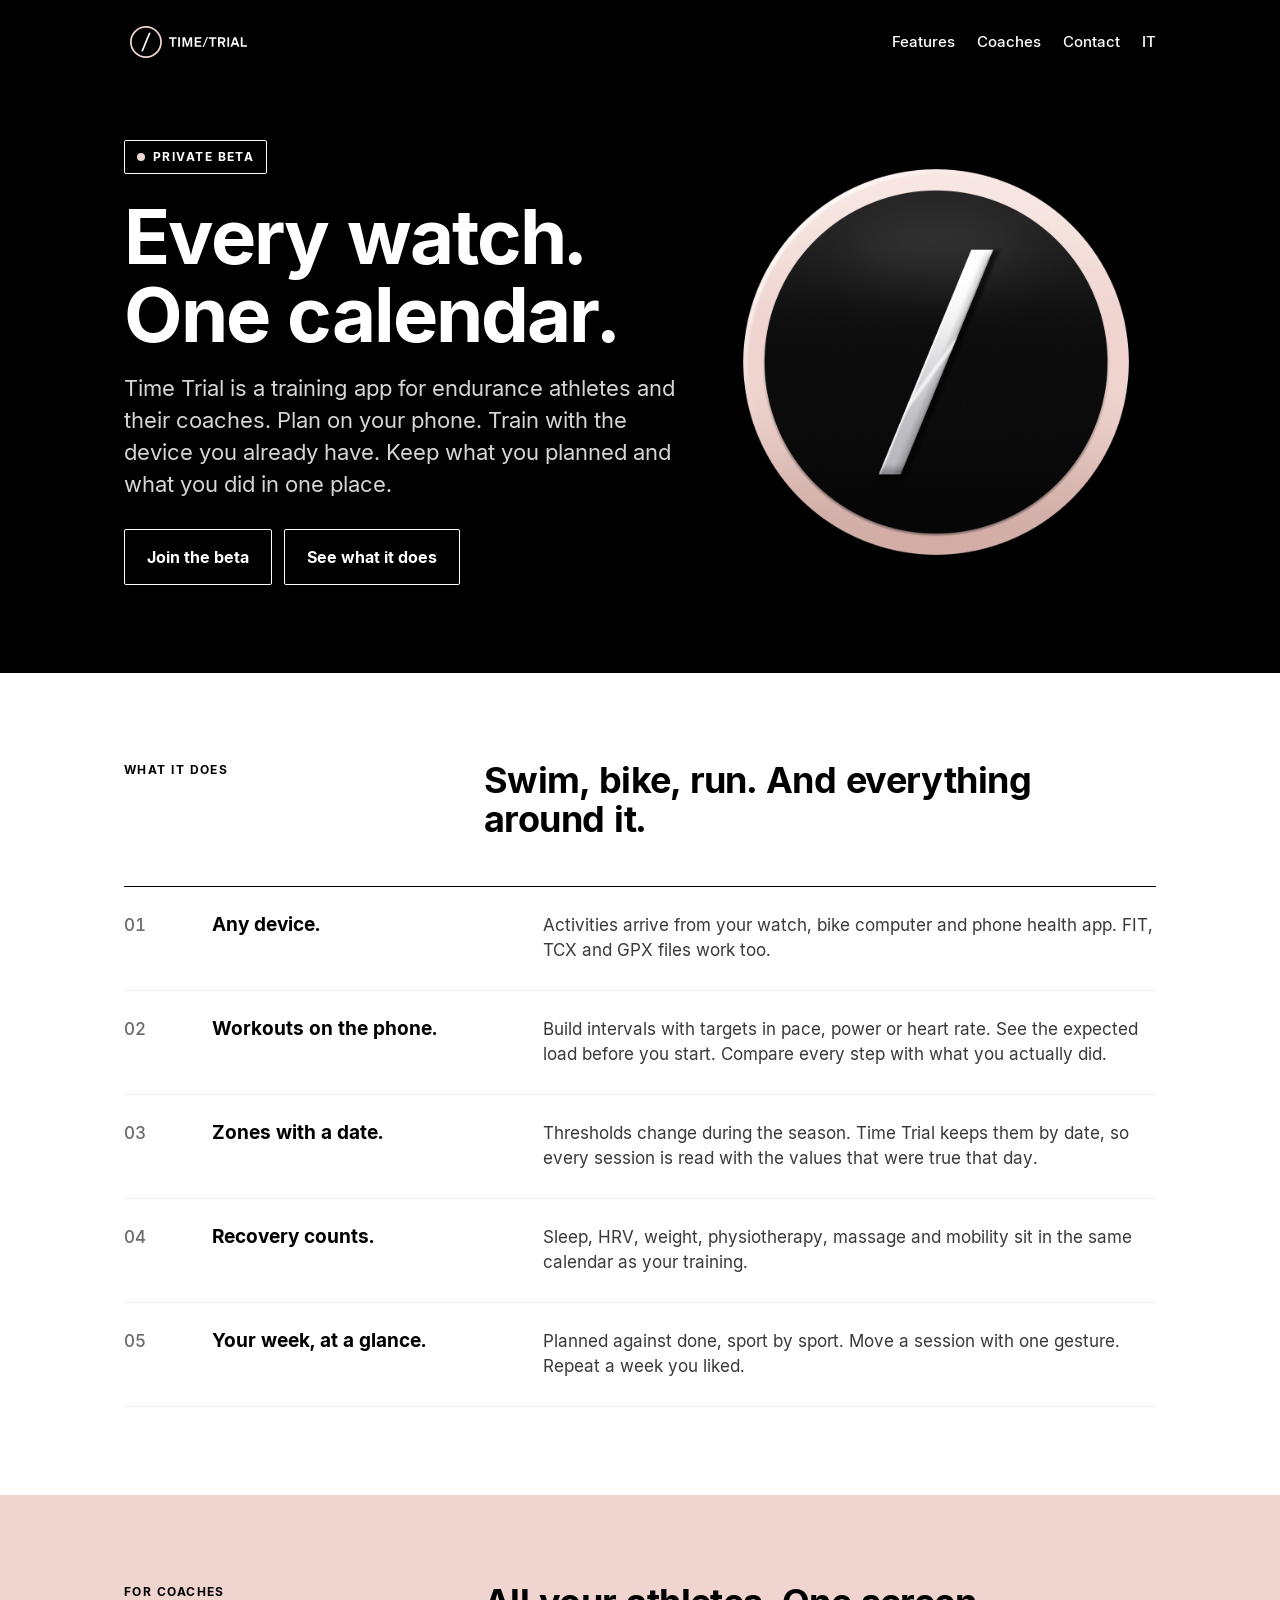
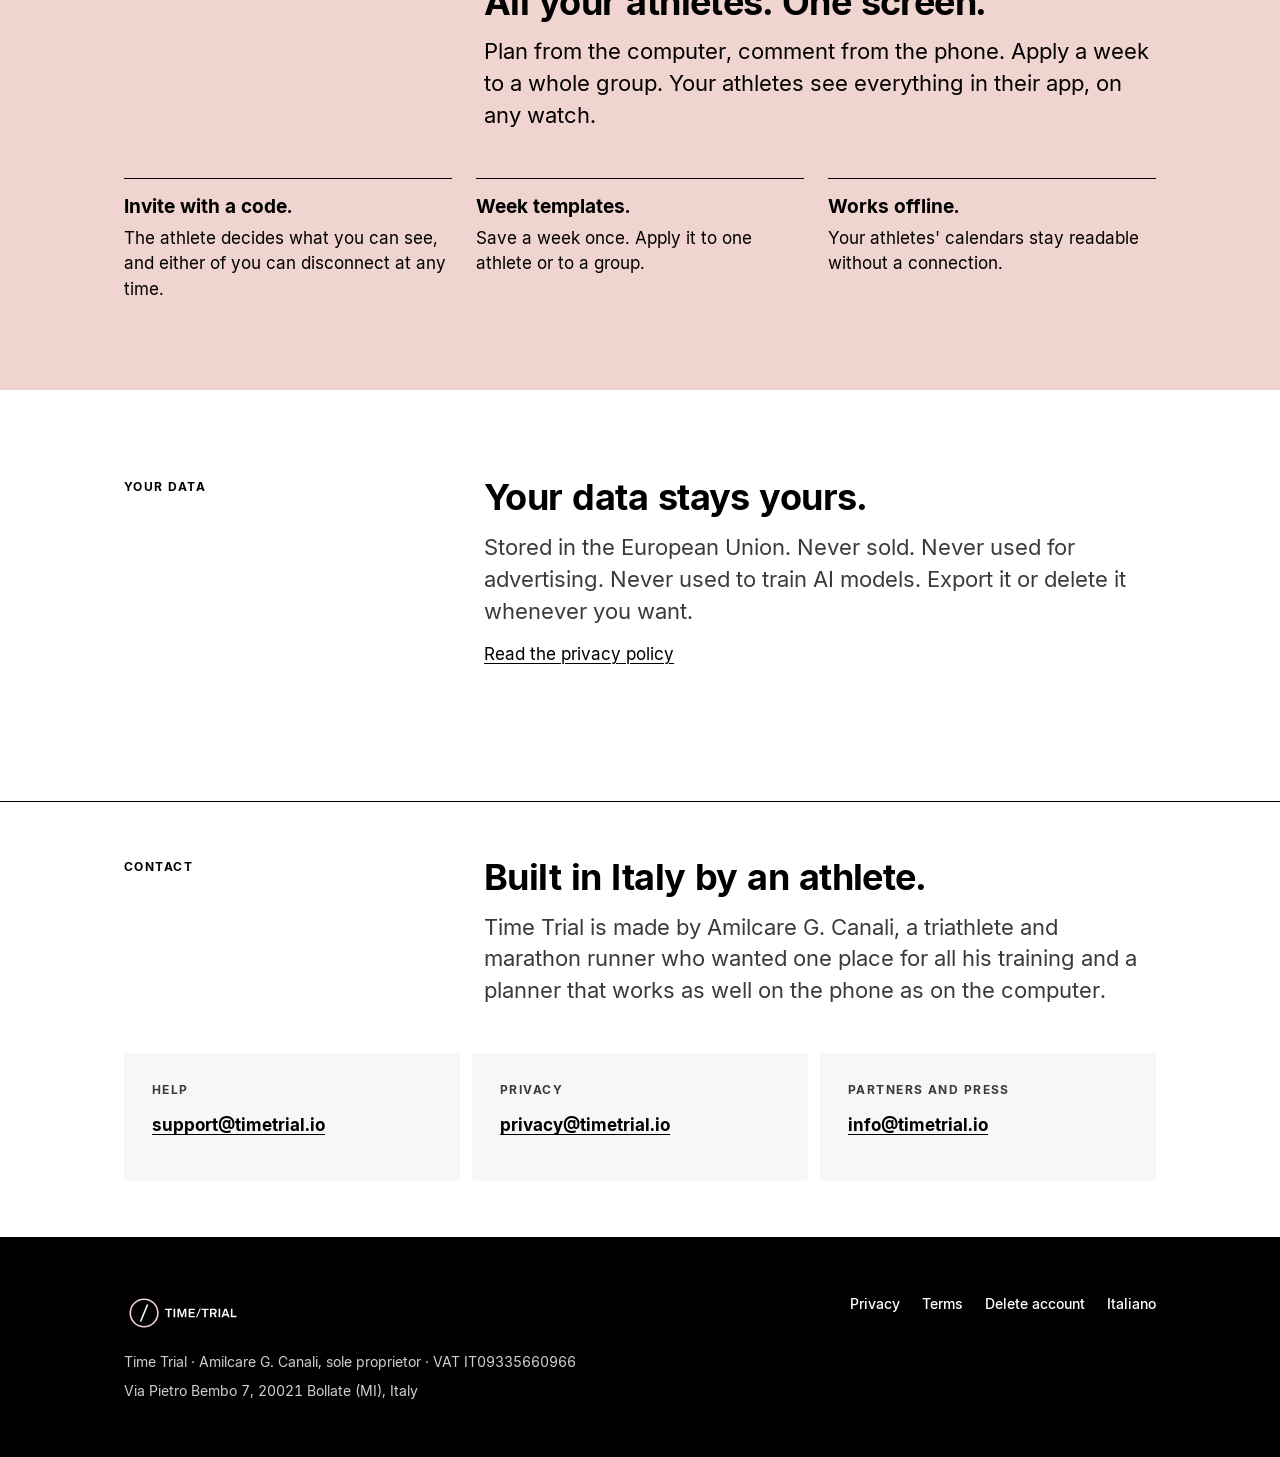
==== commit 504d5008: "Sito in cipria (cerchio del sigillo e accenti); versione rosa conservata in img/rosa Co-Authored-By:" ====
--- a/index.html
+++ b/index.html
@@ -6,9 +6,9 @@
 <title>Time Trial · Every watch. One calendar.</title>
 <meta name="description" content="Time Trial is a training app for endurance athletes and their coaches. Plan on your phone, train with the watch you already have, keep everything in one calendar.">
 <meta name="theme-color" content="#000000">
-<link rel="icon" href="favicon.ico" sizes="any">
-<link rel="icon" href="icon.svg" type="image/svg+xml">
-<link rel="apple-touch-icon" href="apple-touch-icon.png">
+<link rel="icon" href="favicon.ico?v=3" sizes="any">
+<link rel="icon" href="icon.svg?v=3" type="image/svg+xml">
+<link rel="apple-touch-icon" href="apple-touch-icon.png?v=3">
 <link rel="alternate" hreflang="en" href="https://timetrial.io/">
 <link rel="alternate" hreflang="it" href="https://timetrial.io/it.html">
 <meta property="og:type" content="website">
--- a/style.css
+++ b/style.css
@@ -1,5 +1,5 @@
 /* Time Trial — stile del sito con l'identità di marca v2 (06/11/2026).
-   Bianco e nero come base, rosa #F4B6C8 solo come accento (max 10%),
+   Bianco e nero come base, cipria #EFD4CF come accento e per i fondi (dal 09/11/2026),
    cipria #EFD4CF per i fondi. Angoli 4 (schede) e 2 (pulsanti), nessuna ombra.
    Carattere: Inter (OFL, ospitato qui, nessun servizio esterno). Akkurat solo
    nel logo (tracciati), finché non c'è la licenza web. */
@@ -10,8 +10,10 @@
 :root {
   --black: #000000;
   --white: #FFFFFF;
-  --rosa: #F4B6C8;          /* accento: mai testo su bianco */
-  --rosa-testo: #B3546F;    /* rosa per testo su bianco (4,8:1) */
+  /* Colore del cerchio e degli accenti: cipria dal 09/11/2026 (scelta di Amilcare).
+     Per tornare al rosa: --accento: #F4B6C8 e --link: #B3546F, e i file in img/rosa/. */
+  --accento: #EFD4CF;       /* mai testo su bianco */
+  --link: var(--black);
   --cipria: #EFD4CF;        /* fondi; sopra solo testo nero */
   --g900: #141414;
   --g700: #3A3A3A;
@@ -43,7 +45,7 @@
 img { max-width: 100%; height: auto; display: block; }
 a { color: inherit; text-underline-offset: 3px; text-decoration-thickness: 1px; }
 a:hover { text-decoration-thickness: 2px; }
-:focus-visible { outline: 2px solid var(--rosa-testo); outline-offset: 3px; }
+:focus-visible { outline: 2px solid var(--link); outline-offset: 3px; }
 .skip { position: absolute; left: -9999px; }
 .skip:focus { left: 16px; top: 16px; background: var(--black); color: var(--white); padding: 10px 14px; z-index: 10; }
 
@@ -62,7 +64,7 @@
 nav.links { display: flex; gap: 22px; font-size: 15px; font-weight: 500; }
 nav.links a { text-decoration: none; }
 nav.links a:hover { text-decoration: underline; }
-nav.links a[aria-current="page"] { text-decoration: underline; text-decoration-color: var(--rosa); text-decoration-thickness: 3px; }
+nav.links a[aria-current="page"] { text-decoration: underline; text-decoration-color: var(--accento); text-decoration-thickness: 3px; }
 .lang { display: flex; gap: 6px; }
 .circle {
   display: inline-flex; align-items: center; justify-content: center;
@@ -87,7 +89,7 @@
   font-size: 12px; font-weight: 700; letter-spacing: 0.12em; text-transform: uppercase;
   border: 1px solid currentColor; border-radius: var(--r-btn); padding: 7px 12px;
 }
-.tag::before { content: ""; width: 8px; height: 8px; border-radius: 50%; background: var(--rosa); }
+.tag::before { content: ""; width: 8px; height: 8px; border-radius: 50%; background: var(--accento); }
 
 .button {
   display: inline-flex; align-items: center; gap: 10px;
@@ -154,7 +156,7 @@
 .legal .card p:last-child { margin-bottom: 0; }
 .legal section + section { margin-top: 80px; padding-top: 48px; border-top: 1px solid var(--black); }
 .legal ul, .legal ol { padding-left: 22px; margin: 0 0 12px; }
-.legal a { color: var(--rosa-testo); font-weight: 500; }
+.legal a { color: var(--link); font-weight: 500; text-decoration-color: var(--g300); }
 .updated { color: var(--muted); margin: 0 0 28px; }
 .legal table { width: 100%; border-collapse: collapse; font-size: 15px; }
 .legal th, .legal td { text-align: left; padding: 10px 8px; border-bottom: 1px solid var(--g100); vertical-align: top; }
@@ -166,7 +168,7 @@
 .legal .card p.invite-code {
   font-size: 44px; font-weight: 700; letter-spacing: 6px; text-align: center;
   font-variant-numeric: tabular-nums; margin: 8px 0 12px; color: var(--black);
-  background: var(--white); border-top: 4px solid var(--rosa); border-radius: var(--r-card); padding: 18px 8px;
+  background: var(--white); border-top: 4px solid var(--accento); border-radius: var(--r-card); padding: 18px 8px;
   user-select: all;
 }
 
@@ -178,7 +180,7 @@
 footer.site a { color: var(--white); }
 footer.site nav { display: flex; flex-wrap: wrap; gap: 8px 22px; font-weight: 500; }
 footer.site nav a { text-decoration: none; }
-footer.site nav a:hover { text-decoration: underline; text-decoration-color: var(--rosa); }
+footer.site nav a:hover { text-decoration: underline; text-decoration-color: var(--accento); }
 @media (max-width: 760px) { footer.site .wrap { grid-template-columns: 1fr; } }
 
 @media print {
@@ -188,3 +190,4 @@
 }
 .legal .circle, .legal .brand { color: var(--black); font-weight: 700; }
 .legal .circle:hover { color: var(--white); }
+.hero :focus-visible, footer.site :focus-visible { outline-color: var(--white); }
